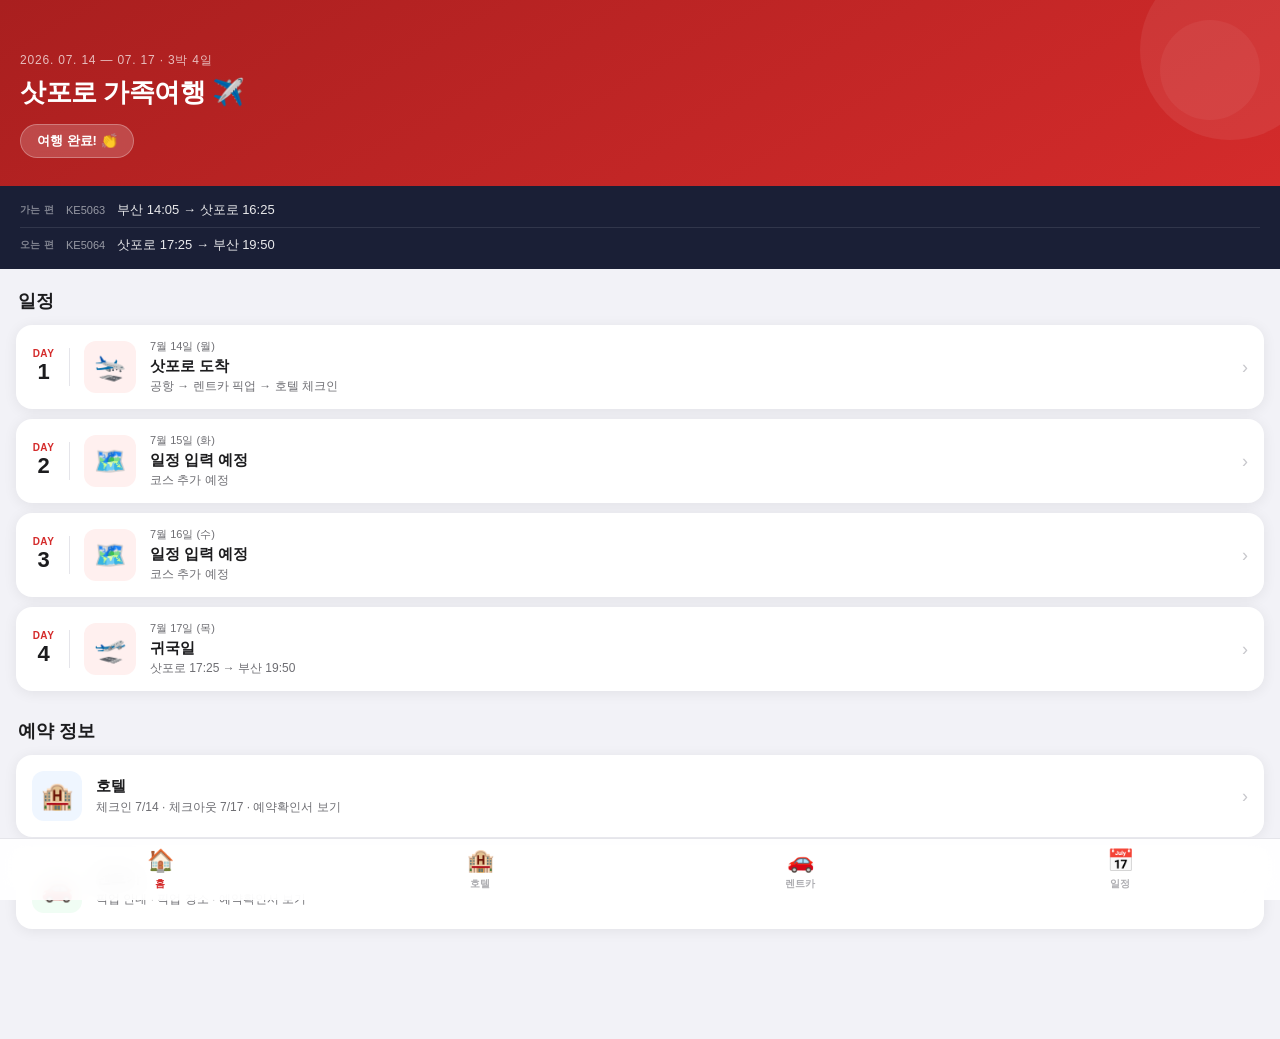
==== index.html @ 05f1d619 "init: 삿포로 가족여행 PWA 초기 구조" ====
<!DOCTYPE html>
<html lang="ko">
<head>
  <meta charset="UTF-8">
  <meta name="viewport" content="width=device-width, initial-scale=1.0, maximum-scale=1.0, user-scalable=no">
  <meta name="apple-mobile-web-app-capable" content="yes">
  <meta name="apple-mobile-web-app-status-bar-style" content="black-translucent">
  <meta name="apple-mobile-web-app-title" content="삿포로">
  <meta name="theme-color" content="#D42B2B">
  <title>삿포로 가족여행</title>
  <link rel="manifest" href="manifest.json">
  <link rel="stylesheet" href="css/style.css">
</head>
<body>

  <!-- ====== Home Header ====== -->
  <header class="home-header">
    <div class="header-inner">
      <p class="trip-date">2026. 07. 14 — 07. 17 · 3박 4일</p>
      <h1 class="trip-title">삿포로 가족여행 ✈️</h1>
      <div class="dday-chip">
        <span id="dday">계산 중...</span>
      </div>
    </div>
  </header>

  <!-- ====== Flight Banner ====== -->
  <div class="flight-banner">
    <div class="flight-row">
      <span class="flight-dir">가는 편</span>
      <span class="flight-num">KE5063</span>
      <span class="flight-route">부산 14:05 → 삿포로 16:25</span>
    </div>
    <div class="flight-sep"></div>
    <div class="flight-row">
      <span class="flight-dir">오는 편</span>
      <span class="flight-num">KE5064</span>
      <span class="flight-route">삿포로 17:25 → 부산 19:50</span>
    </div>
  </div>

  <!-- ====== Main ====== -->
  <main class="main-content">

    <!-- Day Cards -->
    <section class="section" id="days">
      <h2 class="section-title">일정</h2>
      <div class="day-cards">

        <a href="day1.html" class="day-card">
          <div class="day-num-block">
            <span class="day-label">Day</span>
            <span class="day-num">1</span>
          </div>
          <div class="day-thumb">🛬</div>
          <div class="day-info">
            <p class="day-date-text">7월 14일 (월)</p>
            <p class="day-headline">삿포로 도착</p>
            <p class="day-preview">공항 → 렌트카 픽업 → 호텔 체크인</p>
          </div>
          <span class="arrow-icon">›</span>
        </a>

        <a href="day2.html" class="day-card">
          <div class="day-num-block">
            <span class="day-label">Day</span>
            <span class="day-num">2</span>
          </div>
          <div class="day-thumb">🗺️</div>
          <div class="day-info">
            <p class="day-date-text">7월 15일 (화)</p>
            <p class="day-headline">일정 입력 예정</p>
            <p class="day-preview">코스 추가 예정</p>
          </div>
          <span class="arrow-icon">›</span>
        </a>

        <a href="day3.html" class="day-card">
          <div class="day-num-block">
            <span class="day-label">Day</span>
            <span class="day-num">3</span>
          </div>
          <div class="day-thumb">🗺️</div>
          <div class="day-info">
            <p class="day-date-text">7월 16일 (수)</p>
            <p class="day-headline">일정 입력 예정</p>
            <p class="day-preview">코스 추가 예정</p>
          </div>
          <span class="arrow-icon">›</span>
        </a>

        <a href="day4.html" class="day-card">
          <div class="day-num-block">
            <span class="day-label">Day</span>
            <span class="day-num">4</span>
          </div>
          <div class="day-thumb">🛫</div>
          <div class="day-info">
            <p class="day-date-text">7월 17일 (목)</p>
            <p class="day-headline">귀국일</p>
            <p class="day-preview">삿포로 17:25 → 부산 19:50</p>
          </div>
          <span class="arrow-icon">›</span>
        </a>

      </div>
    </section>

    <!-- Quick Links -->
    <section class="section">
      <h2 class="section-title">예약 정보</h2>
      <div class="quick-cards">

        <a href="hotel.html" class="quick-card">
          <div class="quick-icon hotel-icon">🏨</div>
          <div class="quick-texts">
            <p class="quick-title">호텔</p>
            <p class="quick-sub">체크인 7/14 · 체크아웃 7/17 · 예약확인서 보기</p>
          </div>
          <span class="arrow-icon">›</span>
        </a>

        <a href="rentacar.html" class="quick-card">
          <div class="quick-icon car-icon">🚗</div>
          <div class="quick-texts">
            <p class="quick-title">렌트카</p>
            <p class="quick-sub">픽업 안내 · 픽업 장소 · 예약확인서 보기</p>
          </div>
          <span class="arrow-icon">›</span>
        </a>

      </div>
    </section>

  </main>

  <!-- ====== Bottom Nav ====== -->
  <nav class="bottom-nav">
    <a href="index.html" class="nav-item">
      <span class="nav-ico">🏠</span>
      <span class="nav-lbl">홈</span>
    </a>
    <a href="hotel.html" class="nav-item">
      <span class="nav-ico">🏨</span>
      <span class="nav-lbl">호텔</span>
    </a>
    <a href="rentacar.html" class="nav-item">
      <span class="nav-ico">🚗</span>
      <span class="nav-lbl">렌트카</span>
    </a>
    <a href="index.html#days" class="nav-item">
      <span class="nav-ico">📅</span>
      <span class="nav-lbl">일정</span>
    </a>
  </nav>

  <div id="toast" class="toast"></div>
  <script src="js/app.js"></script>
</body>
</html>
---- css/style.css ----
/* ===========================
   Reset & Variables
   =========================== */
*, *::before, *::after {
  margin: 0; padding: 0;
  box-sizing: border-box;
  -webkit-tap-highlight-color: transparent;
}

:root {
  --red:        #D42B2B;
  --red-dark:   #A91F1F;
  --red-light:  #FFF0EF;
  --navy:       #1A1F36;
  --text:       #1C1C1E;
  --text-sub:   #6E6E73;
  --bg:         #F2F2F7;
  --card:       #FFFFFF;
  --border:     #E5E5EA;
  --shadow:     0 2px 14px rgba(0,0,0,0.07);
  --radius:     16px;
  --radius-sm:  10px;
  --nav-h:      62px;
  --header-h:   160px;
}

html { font-size: 16px; }

body {
  font-family: -apple-system, BlinkMacSystemFont, 'Apple SD Gothic Neo',
               'Noto Sans KR', 'Segoe UI', sans-serif;
  background: var(--bg);
  color: var(--text);
  min-height: 100vh;
  padding-bottom: calc(var(--nav-h) + env(safe-area-inset-bottom));
  overflow-x: hidden;
  -webkit-font-smoothing: antialiased;
}

a { text-decoration: none; color: inherit; }
button { font-family: inherit; cursor: pointer; border: none; }

/* ===========================
   Home Header
   =========================== */
.home-header {
  background: linear-gradient(150deg, var(--red-dark) 0%, var(--red) 100%);
  padding: calc(env(safe-area-inset-top) + 52px) 20px 28px;
  position: relative;
  overflow: hidden;
}

.home-header::before {
  content: '';
  position: absolute;
  top: -40px; right: -40px;
  width: 180px; height: 180px;
  background: rgba(255,255,255,0.07);
  border-radius: 50%;
}
.home-header::after {
  content: '';
  position: absolute;
  top: 20px; right: 20px;
  width: 100px; height: 100px;
  background: rgba(255,255,255,0.05);
  border-radius: 50%;
}

.header-inner { position: relative; z-index: 1; }

.trip-date {
  color: rgba(255,255,255,0.7);
  font-size: 12px;
  font-weight: 500;
  letter-spacing: 0.8px;
  margin-bottom: 6px;
  text-transform: uppercase;
}

.trip-title {
  color: #fff;
  font-size: 26px;
  font-weight: 800;
  letter-spacing: -0.5px;
  margin-bottom: 14px;
}

.dday-chip {
  display: inline-flex;
  align-items: center;
  gap: 6px;
  background: rgba(255,255,255,0.18);
  backdrop-filter: blur(8px);
  -webkit-backdrop-filter: blur(8px);
  border: 1px solid rgba(255,255,255,0.28);
  color: #fff;
  font-size: 13px;
  font-weight: 600;
  padding: 7px 16px;
  border-radius: 50px;
}

/* ===========================
   Flight Banner
   =========================== */
.flight-banner {
  background: var(--navy);
  padding: 12px 20px;
}

.flight-row {
  display: flex;
  align-items: center;
  gap: 10px;
  padding: 3px 0;
}

.flight-dir {
  font-size: 10px;
  font-weight: 600;
  color: rgba(255,255,255,0.45);
  min-width: 36px;
  letter-spacing: 0.3px;
}

.flight-num {
  font-size: 11px;
  color: rgba(255,255,255,0.55);
  margin-right: 2px;
}

.flight-route {
  font-size: 13px;
  color: rgba(255,255,255,0.9);
  font-weight: 500;
}

.flight-sep {
  height: 1px;
  background: rgba(255,255,255,0.1);
  margin: 5px 0;
}

/* ===========================
   Page Header (sub-pages)
   =========================== */
.page-header {
  display: flex;
  align-items: center;
  background: var(--card);
  border-bottom: 1px solid var(--border);
  padding: calc(env(safe-area-inset-top) + 14px) 16px 14px;
  position: sticky;
  top: 0;
  z-index: 50;
}

.back-btn {
  font-size: 28px;
  color: var(--red);
  font-weight: 300;
  line-height: 1;
  padding: 0 10px 0 0;
  min-width: 36px;
}

.page-title {
  flex: 1;
  font-size: 17px;
  font-weight: 700;
  text-align: center;
}

.header-spacer { min-width: 36px; }

/* ===========================
   Section
   =========================== */
.main-content { padding: 20px 16px; }

.section { margin-bottom: 28px; }

.section-title {
  font-size: 18px;
  font-weight: 700;
  margin-bottom: 12px;
  padding-left: 2px;
}

/* ===========================
   Day Cards
   =========================== */
.day-cards { display: flex; flex-direction: column; gap: 10px; }

.day-card {
  background: var(--card);
  border-radius: var(--radius);
  box-shadow: var(--shadow);
  display: flex;
  align-items: center;
  padding: 14px 16px;
  gap: 14px;
  transition: transform .12s ease, opacity .12s ease;
}

.day-card:active { transform: scale(0.976); opacity: .9; }

.day-num-block {
  display: flex;
  flex-direction: column;
  align-items: center;
  min-width: 38px;
  border-right: 1px solid var(--border);
  padding-right: 14px;
}

.day-label {
  font-size: 10px;
  font-weight: 700;
  color: var(--red);
  letter-spacing: 0.5px;
  text-transform: uppercase;
}

.day-num {
  font-size: 22px;
  font-weight: 800;
  color: var(--text);
  line-height: 1.2;
}

.day-thumb {
  width: 52px;
  height: 52px;
  border-radius: 12px;
  background: var(--red-light);
  display: flex;
  align-items: center;
  justify-content: center;
  font-size: 26px;
  flex-shrink: 0;
  overflow: hidden;
}

.day-thumb img {
  width: 100%; height: 100%;
  object-fit: cover;
}

.day-info { flex: 1; min-width: 0; }

.day-date-text {
  font-size: 11px;
  color: var(--text-sub);
  margin-bottom: 3px;
}

.day-headline {
  font-size: 15px;
  font-weight: 700;
  margin-bottom: 2px;
  white-space: nowrap;
  overflow: hidden;
  text-overflow: ellipsis;
}

.day-preview {
  font-size: 12px;
  color: var(--text-sub);
  white-space: nowrap;
  overflow: hidden;
  text-overflow: ellipsis;
}

.arrow-icon {
  color: #C7C7CC;
  font-size: 18px;
  font-weight: 400;
  flex-shrink: 0;
}

/* ===========================
   Quick Info Cards (Hotel / Car)
   =========================== */
.quick-cards { display: flex; flex-direction: column; gap: 10px; }

.quick-card {
  background: var(--card);
  border-radius: var(--radius);
  box-shadow: var(--shadow);
  display: flex;
  align-items: center;
  padding: 16px;
  gap: 14px;
  transition: transform .12s ease;
}

.quick-card:active { transform: scale(0.976); }

.quick-icon {
  width: 50px; height: 50px;
  border-radius: 12px;
  display: flex;
  align-items: center;
  justify-content: center;
  font-size: 26px;
  flex-shrink: 0;
}

.hotel-icon { background: #EFF6FF; }
.car-icon   { background: #F0FDF4; }

.quick-texts { flex: 1; }

.quick-title {
  font-size: 15px;
  font-weight: 700;
  margin-bottom: 3px;
}

.quick-sub {
  font-size: 12px;
  color: var(--text-sub);
}

/* ===========================
   Detail Card (hotel/car info rows)
   =========================== */
.detail-card {
  background: var(--card);
  border-radius: var(--radius);
  box-shadow: var(--shadow);
  overflow: hidden;
}

.detail-row {
  display: flex;
  justify-content: space-between;
  align-items: flex-start;
  padding: 14px 16px;
  gap: 12px;
}

.detail-label {
  font-size: 14px;
  color: var(--text-sub);
  flex-shrink: 0;
  min-width: 60px;
}

.detail-value {
  font-size: 14px;
  font-weight: 500;
  text-align: right;
  word-break: keep-all;
}

.detail-divider {
  height: 1px;
  background: var(--border);
  margin: 0 16px;
}

/* ===========================
   Map Buttons
   =========================== */
.map-buttons { display: flex; flex-direction: column; gap: 10px; }

.map-btn {
  display: flex;
  align-items: center;
  justify-content: center;
  gap: 8px;
  background: var(--card);
  border-radius: var(--radius-sm);
  box-shadow: var(--shadow);
  padding: 14px 16px;
  font-size: 14px;
  font-weight: 600;
  color: var(--text);
  transition: transform .12s ease;
}

.map-btn:active { transform: scale(0.976); }

.map-btn.google { background: #4285F4; color: #fff; }
.map-btn.naver  { background: #03C75A; color: #fff; }

.mapcode-box {
  background: var(--card);
  border-radius: var(--radius-sm);
  box-shadow: var(--shadow);
  padding: 14px 16px;
  display: flex;
  align-items: center;
  gap: 10px;
}

.mapcode-label {
  font-size: 12px;
  color: var(--text-sub);
  min-width: 50px;
  font-weight: 500;
}

.mapcode-value {
  font-size: 15px;
  font-weight: 700;
  font-family: 'Courier New', monospace;
  flex: 1;
  letter-spacing: 0.5px;
}

.copy-btn {
  background: var(--bg);
  color: var(--text-sub);
  font-size: 12px;
  font-weight: 600;
  padding: 6px 12px;
  border-radius: 20px;
}

.copy-btn.copied {
  background: #34C759;
  color: #fff;
}

/* ===========================
   Reservation Images
   =========================== */
.lang-toggle {
  display: flex;
  background: var(--bg);
  border-radius: 10px;
  padding: 3px;
  margin-bottom: 14px;
  width: fit-content;
}

.lang-btn {
  background: transparent;
  color: var(--text-sub);
  font-size: 13px;
  font-weight: 600;
  padding: 6px 18px;
  border-radius: 8px;
  transition: all .15s ease;
}

.lang-btn.active {
  background: var(--card);
  color: var(--text);
  box-shadow: 0 1px 4px rgba(0,0,0,0.1);
}

.reservation-imgs { display: flex; flex-direction: column; gap: 10px; }
.reservation-imgs.hidden { display: none; }

.res-img-slot {
  background: var(--card);
  border-radius: var(--radius);
  box-shadow: var(--shadow);
  overflow: hidden;
  cursor: pointer;
  transition: transform .12s ease;
  min-height: 200px;
  display: flex;
  align-items: center;
  justify-content: center;
}

.res-img-slot:active { transform: scale(0.98); }

.res-img-slot img {
  width: 100%;
  display: block;
}

.img-placeholder {
  display: flex;
  flex-direction: column;
  align-items: center;
  justify-content: center;
  gap: 8px;
  padding: 40px 20px;
  color: var(--text-sub);
}

.placeholder-emoji { font-size: 36px; }

.placeholder-txt {
  font-size: 13px;
  text-align: center;
  line-height: 1.5;
}

.placeholder-filename {
  font-size: 11px;
  color: #AEAEB2;
  font-family: monospace;
}

/* ===========================
   Image Modal
   =========================== */
.modal-overlay {
  display: none;
  position: fixed;
  inset: 0;
  background: rgba(0,0,0,0.92);
  z-index: 200;
  overflow-y: auto;
  -webkit-overflow-scrolling: touch;
}

.modal-overlay.open { display: block; }

.modal-close {
  position: fixed;
  top: calc(env(safe-area-inset-top) + 16px);
  right: 16px;
  width: 36px; height: 36px;
  background: rgba(255,255,255,0.15);
  border-radius: 50%;
  display: flex;
  align-items: center;
  justify-content: center;
  color: #fff;
  font-size: 18px;
  cursor: pointer;
  z-index: 201;
}

.modal-img {
  width: 100%;
  display: block;
  padding-top: calc(env(safe-area-inset-top) + 60px);
  padding-bottom: calc(env(safe-area-inset-bottom) + 20px);
}

/* ===========================
   Day Detail Page
   =========================== */
.day-hero {
  background: linear-gradient(150deg, var(--red-dark) 0%, var(--red) 100%);
  padding: 20px 20px 24px;
  color: #fff;
}

.day-hero-label {
  font-size: 11px;
  font-weight: 700;
  letter-spacing: 1px;
  color: rgba(255,255,255,0.7);
  text-transform: uppercase;
  margin-bottom: 4px;
}

.day-hero-title {
  font-size: 22px;
  font-weight: 800;
  margin-bottom: 4px;
}

.day-hero-date {
  font-size: 13px;
  color: rgba(255,255,255,0.75);
}

/* Timeline */
.timeline { display: flex; flex-direction: column; gap: 0; }

.timeline-item {
  display: flex;
  gap: 0;
  position: relative;
}

.timeline-left {
  display: flex;
  flex-direction: column;
  align-items: center;
  min-width: 50px;
  padding-top: 16px;
}

.timeline-time {
  font-size: 11px;
  font-weight: 600;
  color: var(--text-sub);
  letter-spacing: 0.3px;
  white-space: nowrap;
}

.timeline-dot {
  width: 10px; height: 10px;
  background: var(--red);
  border-radius: 50%;
  margin: 6px 0 0;
  flex-shrink: 0;
  position: relative;
  z-index: 1;
}

.timeline-line {
  width: 2px;
  background: var(--border);
  flex: 1;
  min-height: 20px;
  margin-top: 0;
}

.timeline-card {
  flex: 1;
  background: var(--card);
  border-radius: var(--radius);
  box-shadow: var(--shadow);
  margin: 10px 0 10px 10px;
  overflow: hidden;
  transition: transform .12s ease;
}

.timeline-card:active { transform: scale(0.98); }

.timeline-card-header {
  padding: 14px 16px 0;
}

.place-name {
  font-size: 15px;
  font-weight: 700;
  margin-bottom: 4px;
}

.place-type {
  display: inline-block;
  font-size: 10px;
  font-weight: 600;
  color: var(--red);
  background: var(--red-light);
  padding: 2px 8px;
  border-radius: 20px;
  text-transform: uppercase;
  letter-spacing: 0.5px;
  margin-bottom: 8px;
}

.place-desc {
  font-size: 13px;
  color: var(--text-sub);
  line-height: 1.6;
  padding: 0 16px;
  margin-bottom: 10px;
}

.place-meta {
  display: flex;
  gap: 12px;
  padding: 0 16px 12px;
  border-top: 1px solid var(--border);
  padding-top: 10px;
  flex-wrap: wrap;
}

.meta-item {
  font-size: 12px;
  color: var(--text-sub);
  display: flex;
  align-items: center;
  gap: 4px;
}

.place-actions {
  display: flex;
  border-top: 1px solid var(--border);
}

.place-action-btn {
  flex: 1;
  display: flex;
  align-items: center;
  justify-content: center;
  gap: 6px;
  padding: 11px 8px;
  font-size: 12px;
  font-weight: 600;
  color: var(--text-sub);
  background: transparent;
  border: none;
  cursor: pointer;
  transition: background .1s;
}

.place-action-btn:active { background: var(--bg); }

.place-action-btn + .place-action-btn {
  border-left: 1px solid var(--border);
}

.place-action-btn.red-action { color: var(--red); }

/* ===========================
   Info Block (hotel/car top)
   =========================== */
.info-block {
  display: flex;
  align-items: center;
  gap: 14px;
  background: var(--card);
  border-radius: var(--radius);
  box-shadow: var(--shadow);
  padding: 16px;
  margin-bottom: 0;
}

.info-block-icon {
  font-size: 36px;
  width: 56px; height: 56px;
  background: var(--red-light);
  border-radius: 14px;
  display: flex;
  align-items: center;
  justify-content: center;
  flex-shrink: 0;
}

.info-block-name {
  font-size: 17px;
  font-weight: 700;
  margin-bottom: 3px;
}

.info-block-sub {
  font-size: 13px;
  color: var(--text-sub);
}

/* ===========================
   Step Guide (rental car pickup)
   =========================== */
.step-list { display: flex; flex-direction: column; gap: 0; }

.step-item {
  display: flex;
  gap: 12px;
  position: relative;
  padding-bottom: 4px;
}

.step-left {
  display: flex;
  flex-direction: column;
  align-items: center;
  min-width: 32px;
}

.step-num {
  width: 28px; height: 28px;
  background: var(--red);
  color: #fff;
  border-radius: 50%;
  display: flex;
  align-items: center;
  justify-content: center;
  font-size: 13px;
  font-weight: 700;
  flex-shrink: 0;
  z-index: 1;
}

.step-vline {
  width: 2px;
  background: var(--border);
  flex: 1;
  min-height: 16px;
  margin-top: 4px;
}

.step-body {
  flex: 1;
  padding-bottom: 18px;
}

.step-title {
  font-size: 14px;
  font-weight: 700;
  margin-bottom: 4px;
  padding-top: 4px;
}

.step-desc {
  font-size: 13px;
  color: var(--text-sub);
  line-height: 1.6;
}

.step-note {
  display: inline-block;
  margin-top: 6px;
  background: #FFFBEB;
  border-left: 3px solid #F59E0B;
  padding: 6px 10px;
  font-size: 12px;
  color: #92400E;
  border-radius: 0 6px 6px 0;
}

/* ===========================
   Bottom Navigation
   =========================== */
.bottom-nav {
  position: fixed;
  bottom: 0; left: 0; right: 0;
  height: var(--nav-h);
  background: rgba(255,255,255,0.92);
  backdrop-filter: blur(12px);
  -webkit-backdrop-filter: blur(12px);
  border-top: 1px solid var(--border);
  display: flex;
  align-items: center;
  justify-content: space-around;
  z-index: 100;
  padding-bottom: env(safe-area-inset-bottom);
}

.nav-item {
  display: flex;
  flex-direction: column;
  align-items: center;
  gap: 3px;
  color: #AEAEB2;
  padding: 6px 0;
  flex: 1;
  transition: color .15s ease;
}

.nav-item.active { color: var(--red); }

.nav-ico { font-size: 22px; }
.nav-lbl { font-size: 10px; font-weight: 600; }

/* ===========================
   Utilities
   =========================== */
.hidden { display: none !important; }

.toast {
  position: fixed;
  bottom: calc(var(--nav-h) + 16px);
  left: 50%;
  transform: translateX(-50%) translateY(20px);
  background: var(--navy);
  color: #fff;
  font-size: 13px;
  font-weight: 500;
  padding: 10px 20px;
  border-radius: 50px;
  opacity: 0;
  transition: all .25s ease;
  white-space: nowrap;
  pointer-events: none;
  z-index: 150;
}

.toast.show {
  opacity: 1;
  transform: translateX(-50%) translateY(0);
}
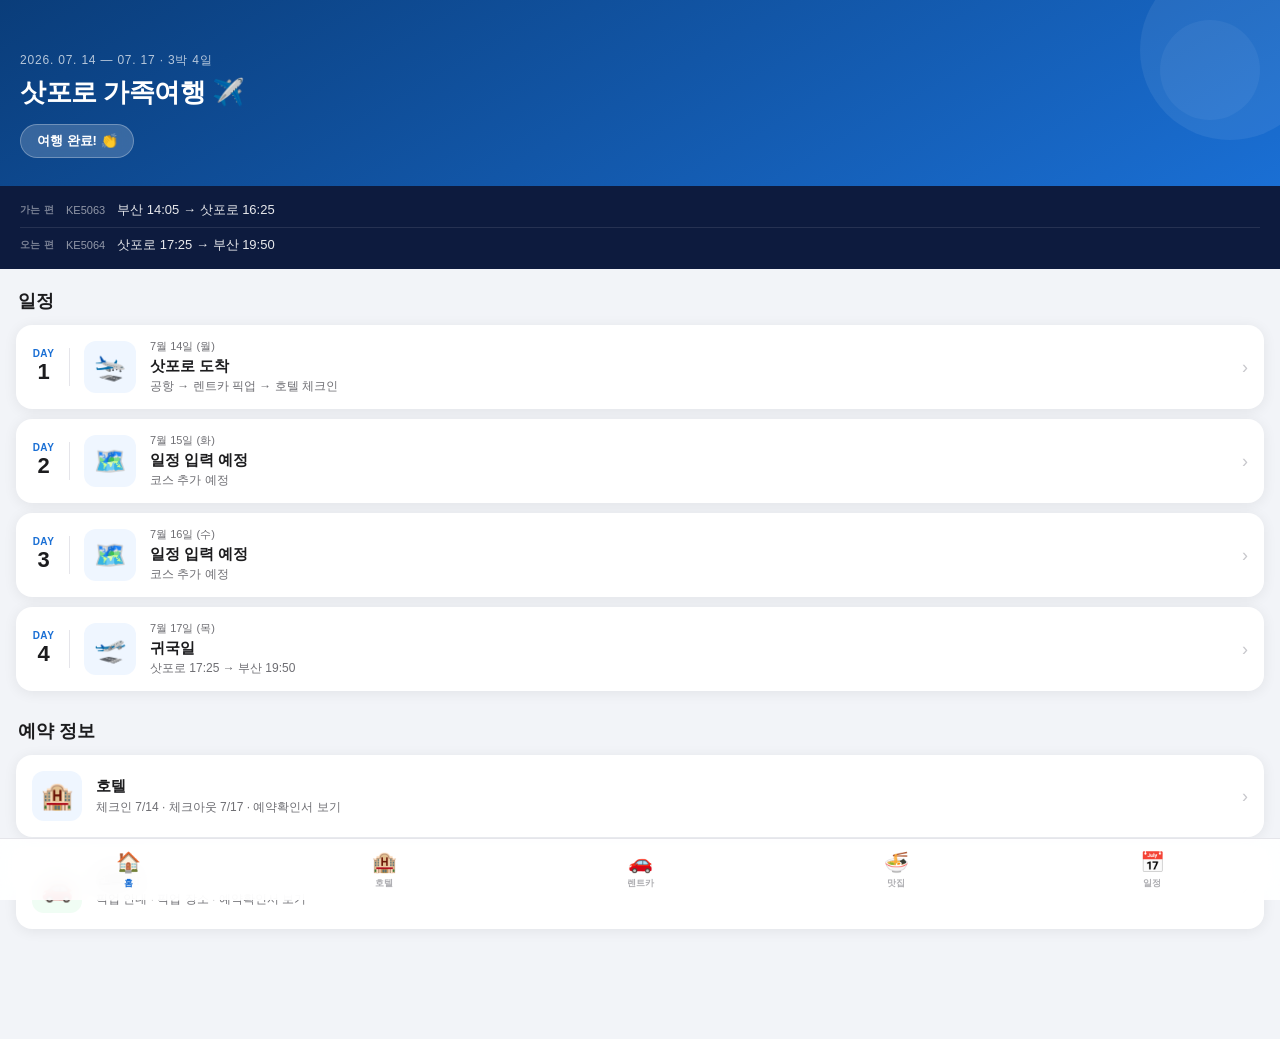
==== commit bd3ec6d4: "update: 파란 계열 색상 변경 + 맛집 페이지 추가" ====
--- a/index.html
+++ b/index.html
@@ -6,7 +6,7 @@
   <meta name="apple-mobile-web-app-capable" content="yes">
   <meta name="apple-mobile-web-app-status-bar-style" content="black-translucent">
   <meta name="apple-mobile-web-app-title" content="삿포로">
-  <meta name="theme-color" content="#D42B2B">
+  <meta name="theme-color" content="#1A6FD4">
   <title>삿포로 가족여행</title>
   <link rel="manifest" href="manifest.json">
   <link rel="stylesheet" href="css/style.css">
@@ -148,6 +148,10 @@
       <span class="nav-ico">🚗</span>
       <span class="nav-lbl">렌트카</span>
     </a>
+    <a href="matjip.html" class="nav-item">
+      <span class="nav-ico">🍜</span>
+      <span class="nav-lbl">맛집</span>
+    </a>
     <a href="index.html#days" class="nav-item">
       <span class="nav-ico">📅</span>
       <span class="nav-lbl">일정</span>
--- a/css/style.css
+++ b/css/style.css
@@ -8,13 +8,13 @@
 }
 
 :root {
-  --red:        #D42B2B;
-  --red-dark:   #A91F1F;
-  --red-light:  #FFF0EF;
-  --navy:       #1A1F36;
+  --red:        #1A6FD4;
+  --red-dark:   #0F4FA8;
+  --red-light:  #EFF6FF;
+  --navy:       #0D1B3E;
   --text:       #1C1C1E;
   --text-sub:   #6E6E73;
-  --bg:         #F2F2F7;
+  --bg:         #F2F4F8;
   --card:       #FFFFFF;
   --border:     #E5E5EA;
   --shadow:     0 2px 14px rgba(0,0,0,0.07);
@@ -44,7 +44,7 @@
    Home Header
    =========================== */
 .home-header {
-  background: linear-gradient(150deg, var(--red-dark) 0%, var(--red) 100%);
+  background: linear-gradient(150deg, #0A3D7A 0%, #1A6FD4 100%);
   padding: calc(env(safe-area-inset-top) + 52px) 20px 28px;
   position: relative;
   overflow: hidden;
@@ -543,7 +543,7 @@
    Day Detail Page
    =========================== */
 .day-hero {
-  background: linear-gradient(150deg, var(--red-dark) 0%, var(--red) 100%);
+  background: linear-gradient(150deg, #0A3D7A 0%, #1A6FD4 100%);
   padding: 20px 20px 24px;
   color: #fff;
 }
@@ -837,8 +837,8 @@
 
 .nav-item.active { color: var(--red); }
 
-.nav-ico { font-size: 22px; }
-.nav-lbl { font-size: 10px; font-weight: 600; }
+.nav-ico { font-size: 20px; }
+.nav-lbl { font-size: 9px; font-weight: 600; }
 
 /* ===========================
    Utilities
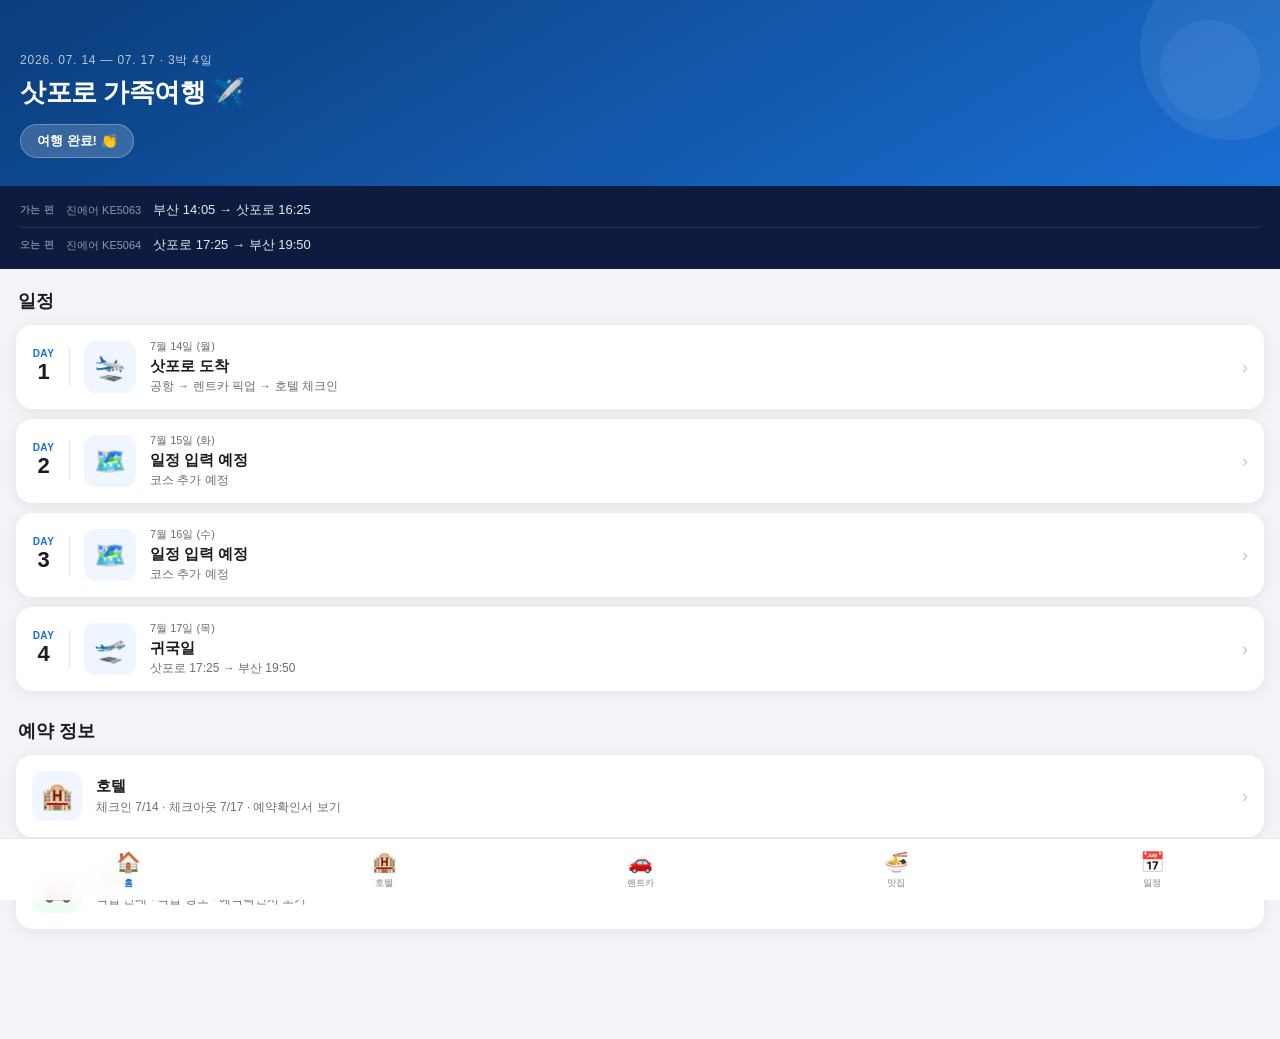
==== commit e6c2368a: "feat: 렌트카·호텔·Day1 실제 예약 정보 입력" ====
--- a/index.html
+++ b/index.html
@@ -28,13 +28,13 @@
   <div class="flight-banner">
     <div class="flight-row">
       <span class="flight-dir">가는 편</span>
-      <span class="flight-num">KE5063</span>
+      <span class="flight-num">진에어 KE5063</span>
       <span class="flight-route">부산 14:05 → 삿포로 16:25</span>
     </div>
     <div class="flight-sep"></div>
     <div class="flight-row">
       <span class="flight-dir">오는 편</span>
-      <span class="flight-num">KE5064</span>
+      <span class="flight-num">진에어 KE5064</span>
       <span class="flight-route">삿포로 17:25 → 부산 19:50</span>
     </div>
   </div>
--- a/css/style.css
+++ b/css/style.css
@@ -508,9 +508,9 @@
   display: none;
   position: fixed;
   inset: 0;
-  background: rgba(0,0,0,0.92);
+  background: #000;
   z-index: 200;
-  overflow-y: auto;
+  overflow: auto;
   -webkit-overflow-scrolling: touch;
 }
 
@@ -518,25 +518,44 @@
 
 .modal-close {
   position: fixed;
-  top: calc(env(safe-area-inset-top) + 16px);
+  top: calc(env(safe-area-inset-top) + 14px);
   right: 16px;
-  width: 36px; height: 36px;
-  background: rgba(255,255,255,0.15);
+  width: 38px; height: 38px;
+  background: rgba(0,0,0,0.55);
+  backdrop-filter: blur(10px);
+  -webkit-backdrop-filter: blur(10px);
+  border: 1px solid rgba(255,255,255,0.25);
   border-radius: 50%;
   display: flex;
   align-items: center;
   justify-content: center;
   color: #fff;
-  font-size: 18px;
+  font-size: 17px;
   cursor: pointer;
   z-index: 201;
+}
+
+.modal-img-wrap {
+  min-height: 100vh;
+  display: flex;
+  flex-direction: column;
+  justify-content: center;
+  padding-top: calc(env(safe-area-inset-top) + 60px);
+  padding-bottom: calc(env(safe-area-inset-bottom) + 24px);
 }
 
 .modal-img {
   width: 100%;
   display: block;
-  padding-top: calc(env(safe-area-inset-top) + 60px);
-  padding-bottom: calc(env(safe-area-inset-bottom) + 20px);
+  touch-action: pan-x pan-y pinch-zoom;
+}
+
+.modal-hint {
+  text-align: center;
+  color: rgba(255,255,255,0.35);
+  font-size: 11px;
+  margin-top: 12px;
+  letter-spacing: 0.3px;
 }
 
 /* ===========================
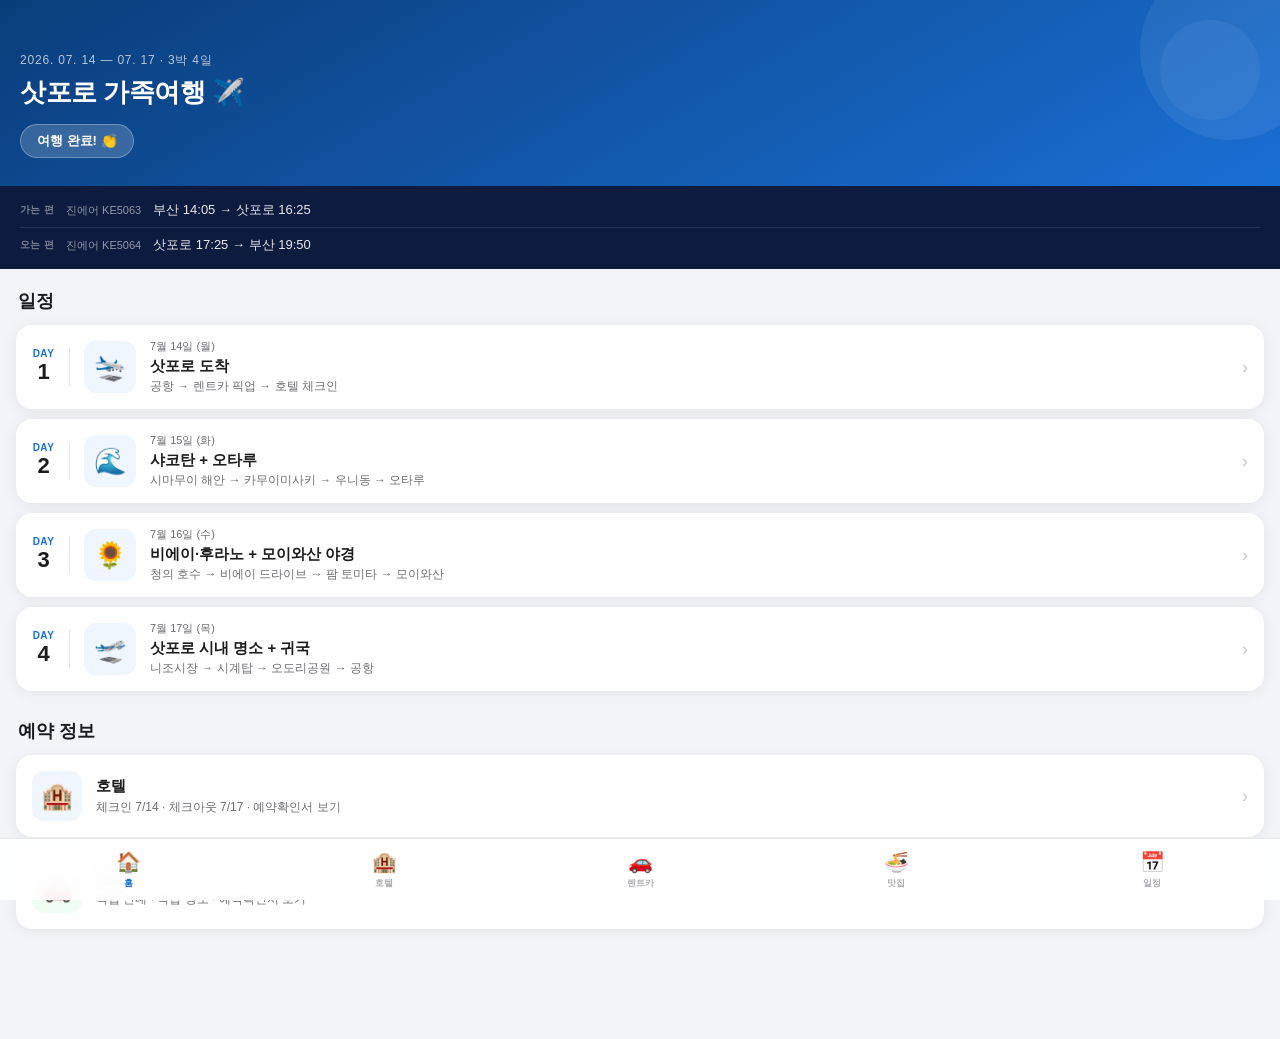
==== commit 17b4a4ed: "feat: Day1-4 일정 상세화 및 맛집 콘텐츠 채우기 - Day1: 저녁 식사(가라쿠), TV타워/오도리공원/시계탑, JR타워 전망대(선택) 추가 - Day2: 샤코탄+오타루" ====
--- a/index.html
+++ b/index.html
@@ -66,11 +66,11 @@
             <span class="day-label">Day</span>
             <span class="day-num">2</span>
           </div>
-          <div class="day-thumb">🗺️</div>
+          <div class="day-thumb">🌊</div>
           <div class="day-info">
             <p class="day-date-text">7월 15일 (화)</p>
-            <p class="day-headline">일정 입력 예정</p>
-            <p class="day-preview">코스 추가 예정</p>
+            <p class="day-headline">샤코탄 + 오타루</p>
+            <p class="day-preview">시마무이 해안 → 카무이미사키 → 우니동 → 오타루</p>
           </div>
           <span class="arrow-icon">›</span>
         </a>
@@ -80,11 +80,11 @@
             <span class="day-label">Day</span>
             <span class="day-num">3</span>
           </div>
-          <div class="day-thumb">🗺️</div>
+          <div class="day-thumb">🌻</div>
           <div class="day-info">
             <p class="day-date-text">7월 16일 (수)</p>
-            <p class="day-headline">일정 입력 예정</p>
-            <p class="day-preview">코스 추가 예정</p>
+            <p class="day-headline">비에이·후라노 + 모이와산 야경</p>
+            <p class="day-preview">청의 호수 → 비에이 드라이브 → 팜 토미타 → 모이와산</p>
           </div>
           <span class="arrow-icon">›</span>
         </a>
@@ -97,8 +97,8 @@
           <div class="day-thumb">🛫</div>
           <div class="day-info">
             <p class="day-date-text">7월 17일 (목)</p>
-            <p class="day-headline">귀국일</p>
-            <p class="day-preview">삿포로 17:25 → 부산 19:50</p>
+            <p class="day-headline">삿포로 시내 명소 + 귀국</p>
+            <p class="day-preview">니조시장 → 시계탑 → 오도리공원 → 공항</p>
           </div>
           <span class="arrow-icon">›</span>
         </a>
--- a/css/style.css
+++ b/css/style.css
@@ -600,7 +600,8 @@
   display: flex;
   flex-direction: column;
   align-items: center;
-  min-width: 50px;
+  width: 50px;
+  flex-shrink: 0;
   padding-top: 16px;
 }
 
@@ -858,6 +859,37 @@
 
 .nav-ico { font-size: 20px; }
 .nav-lbl { font-size: 9px; font-weight: 600; }
+
+/* ===========================
+   File List (reservation docs)
+   =========================== */
+.file-list { display: flex; flex-direction: column; gap: 8px; }
+.file-list.hidden { display: none !important; }
+
+.file-item {
+  background: var(--card);
+  border-radius: var(--radius-sm);
+  box-shadow: var(--shadow);
+  display: flex;
+  align-items: center;
+  gap: 12px;
+  padding: 14px 16px;
+  cursor: pointer;
+  transition: transform .12s ease;
+}
+
+.file-item:active { transform: scale(0.98); }
+
+.file-ico { font-size: 22px; flex-shrink: 0; }
+
+.file-name {
+  flex: 1;
+  font-size: 14px;
+  font-weight: 500;
+  color: var(--text);
+}
+
+.file-arr { color: #C7C7CC; font-size: 18px; }
 
 /* ===========================
    Utilities
